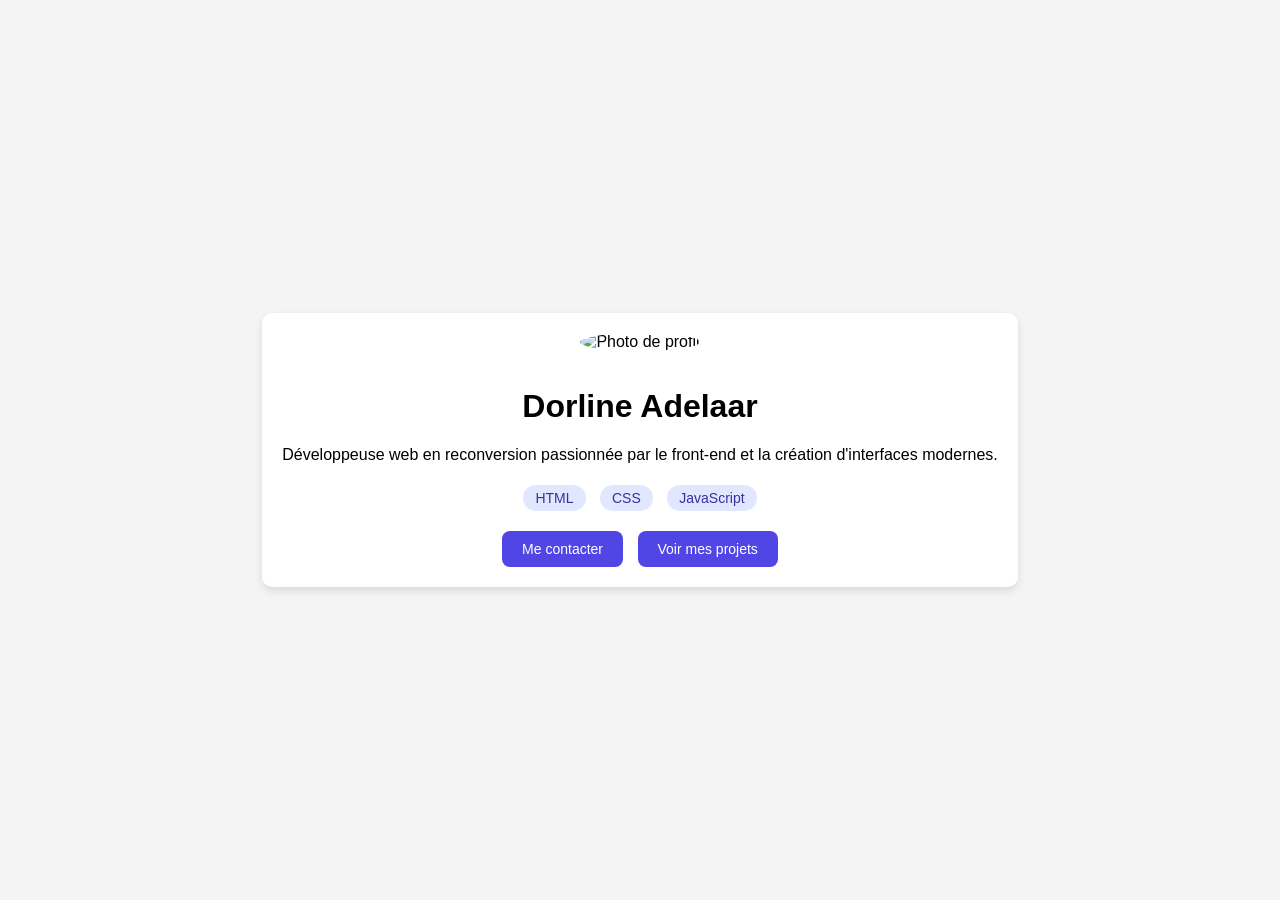
==== index.html @ 2b1a186b "Premier portfolio HTML/CSS" ====
<!DOCTYPE html>
<html lang="fr">
<head>
  <meta charset="UTF-8">
  <meta name="viewport" content="width=device-width, initial-scale=1.0">
  <title>Portfolio - Dorline</title>
  <link rel="stylesheet" href="style.css">
</head>
<body>

  <!-- Conteneur principal -->
  <div class="card">

    <!-- Image de profil -->
    <img src="https://via.placeholder.com/150" alt="Photo de profil">

    <!-- Nom -->
    <h1>Dorline Adelaar</h1>

    <!-- Description -->
    <p>Développeuse web en reconversion passionnée par le front-end et la création d'interfaces modernes.</p>

    <!-- Compétences -->
    <div class="skills">
      <span>HTML</span>
      <span>CSS</span>
      <span>JavaScript</span>
    </div>

    <!-- Boutons -->
    <a href="mailto:dorline.adelaar@gmail.com" class="btn">Me contacter</a>
    <a href="projets.html" class="btn secondary">Voir mes projets</a>

  </div>

</body>
</html>
---- style.css ----
/* Centre la carte au milieu de l'écran avec Flexbox */
body {
  margin: 0;
  font-family: Arial, sans-serif;
  background-color: #f4f4f4;

  display: flex; /* Active Flexbox */
  justify-content: center; /* Centre horizontalement */
  align-items: center; /* Centre verticalement*/
  height: 100vh; /* Assure que le corps prend toute la hauteur de la fenêtre */
}

/* Style de la carte de visite */
.card {
  background-color: #fff;
  padding: 20px;
  border-radius: 10px;
  box-shadow: 0 4px 8px rgba(0, 0, 0, 0.1);
  text-align: center;
}

/* rend l'image ronde et ajuste sa taille */
.card img {
  width: 120px;
  height: 120px;
  border-radius: 50%; /* Rend l'image ronde */
  object-fit: cover; /* Évite la distorsion de l'image */
  margin-bottom: 15px;
}

/* Conteneur des compétences */
.skills {
  margin: 15px 0;
}

/* Style des badges */
.skills span {
  display: inline-block;
  background-color: #e0e7ff;
  color: #3730a3;
  padding: 5px 12px;
  border-radius: 20px;
  font-size: 14px;
  margin: 5px;
  transition: transform 0.2s ease;
}

.skills span:hover {
  transform: scale(1.1); /* Grossit légèrement au survol */
}

/* Style du bouton lien */
.card .btn {
  display: inline-block; /* Permet padding et transform */
  background-color: #4f46e5;
  color: white;
  text-decoration: none; /* Supprime le soulignement du lien */
  padding: 10px 20px;
  border-radius: 8px;
  font-size: 14px;
  transition: all 0.3s ease;
}

/* Effet au survol */
.card .btn:hover {
  background-color: #3730a3;
  transform: translateY(-2px);
}

/* Effet lorsque la souris passe dessus */
.card button:hover {
  background-color: #3730a3; /* Couleur légèrement plus foncée */
  transform: translateY(-2px); /* Donne un effet de "bouton qui se soulève" */

}

/* Animation douce pour la carte */
.card {
  transition: transform 0.3s ease, box-shadow 0.3s ease;
}

/* Effet lorsque la souris passe sur la carte */
.card:hover {
  transform: translateY(-5px); /* Légère élévation */
  box-shadow: 0 15px 35px rgba(0, 0, 0, 0.15); /* Ombre plus marquée */
}

/* Adaptation pour petits écrans */
@media (max-width: 400px) {

  .card {
    width: 90%; /* Prend presque toute la largeur */
    padding: 15px; /* Moins d'espace intérieur */
  }

  .card img {
    width: 100px;
    height: 100px;
  }

}

/* Bouton secondaire (plus clair) */
.secondary {
  background-color: #e0e7ff;
  color: #3730a3;
  margin-left: 10px;
}

.secondary:hover {
  background-color: #c7d2fe;
}

/* Conteneur page projets */
.projects-container {
  text-align: center;
  padding: 40px;
}

/* Carte projet */
.project-card {
  background: white;
  padding: 20px;
  margin: 20px auto;
  width: 300px;
  border-radius: 12px;
  box-shadow: 0 8px 20px rgba(0, 0, 0, 0.1);
  transition: transform 0.3s ease;
}

/* Effet hover projet */
.project-card:hover {
  transform: translateY(-5px);
}
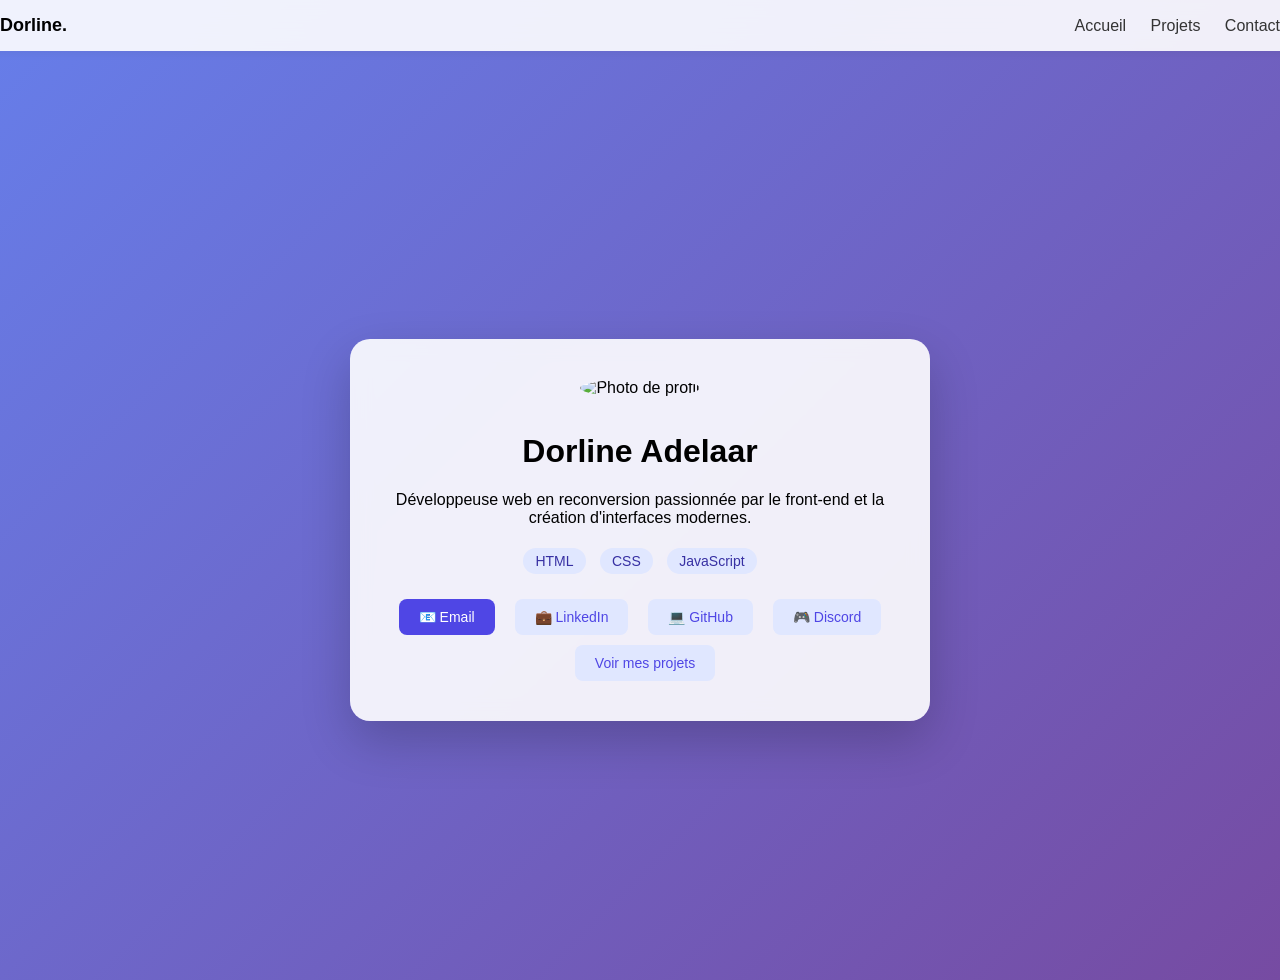
==== commit be0922ec: "Niveau 1 terminé - améliorations visuelles" ====
--- a/index.html
+++ b/index.html
@@ -7,6 +7,18 @@
   <link rel="stylesheet" href="style.css">
 </head>
 <body>
+
+    <!-- Barre de navigation -->
+<nav class="navbar">
+   
+   <!-- Logo et liens de navigation -->
+  <div class="logo">Dorline.</div>
+  <div class="nav-links">
+    <a href="index.html">Accueil</a>
+    <a href="projets.html">Projets</a>
+    <a href="contact.html">Contact</a>
+  </div>
+</nav>
 
   <!-- Conteneur principal -->
   <div class="card">
@@ -27,11 +39,38 @@
       <span>JavaScript</span>
     </div>
 
-    <!-- Boutons -->
-    <a href="mailto:dorline.adelaar@gmail.com" class="btn">Me contacter</a>
-    <a href="projets.html" class="btn secondary">Voir mes projets</a>
+     <!-- Boutons -->
+<div class="contact-links">
 
-  </div>
+  <!-- Email -->
+  <a href="mailto:dorline.adelaar@gmail.com" class="btn">
+    📧 Email
+  </a>
 
+  <!-- LinkedIn -->
+  <a href="https://www.linkedin.com/in/dorline-adelaar-63ba19295/" target="_blank" class="btn secondary">
+    💼 LinkedIn
+  </a>
+
+  <!-- GitHub -->
+  <a href="https://github.com/dorlineadelaar-maker" target="_blank" class="btn secondary">
+    💻 GitHub
+  </a>
+
+  <!-- Discord -->
+  <a href="https://discord.gg/Jk2ZYYWF" target="_blank" class="btn secondary">
+    🎮 Discord
+  </a>
+
+  <!-- Voir projets -->
+  <a href="projets.html" class="btn secondary">
+    Voir mes projets
+  </a>
+
+</div>
+
+  
+
+</section>
 </body>
 </html>
--- a/style.css
+++ b/style.css
@@ -8,15 +8,24 @@
   justify-content: center; /* Centre horizontalement */
   align-items: center; /* Centre verticalement*/
   height: 100vh; /* Assure que le corps prend toute la hauteur de la fenêtre */
+  padding-top: 80px; /* Laisse de l'espace pour la navbar */
 }
 
 /* Style de la carte de visite */
-.card {
-  background-color: #fff;
-  padding: 20px;
-  border-radius: 10px;
-  box-shadow: 0 4px 8px rgba(0, 0, 0, 0.1);
+/* ===== CARTE PRINCIPALE MODERNE ===== */
+
+.card { /* Fond blanc avec transparence pour un effet moderne */
+  background: rgba(255, 255, 255, 0.9); /* Blanc légèrement transparent */
+  backdrop-filter: blur(10px); /* Effet flou derrière */
+
+  padding: 40px;
+  border-radius: 20px;
+
+  box-shadow: 0 20px 50px rgba(0, 0, 0, 0.2);
+
   text-align: center;
+  max-width: 500px;
+  width: 90%;
 }
 
 /* rend l'image ronde et ajuste sa taille */
@@ -131,4 +140,163 @@
 /* Effet hover projet */
 .project-card:hover {
   transform: translateY(-5px);
+}
+
+/* ===== NAVBAR ===== */
+
+/* Conteneur principal de la barre */
+.navbar {
+  position: fixed; /* reste en haut même quand on scroll */
+  top: 0;
+  width: 100%;
+
+  padding: 15px 40px;
+
+  display: flex; /* aligne logo et liens horizontalement */
+  justify-content: space-between; /* espace entre gauche et droite */
+  align-items: center;
+
+  background: rgba(255, 255, 255, 0.9); /* blanc semi transparent */
+  backdrop-filter: blur(10px); /* effet verre moderne */
+  box-shadow: 0 2px 10px rgba(0, 0, 0, 0.05);
+}
+
+/* Style du logo */
+.logo {
+  font-weight: bold;
+  font-size: 18px;
+}
+
+/* Liens de navigation */
+.nav-links a {
+  margin-left: 20px;
+  text-decoration: none;
+  color: #333;
+  font-weight: 500;
+  transition: color 0.3s ease; /* animation douce */
+}
+
+/* Effet au survol */
+.nav-links a:hover {
+  color: #4f46e5;
+}
+
+/* ===== SECTION CONTACT ===== */
+
+.contact-links {
+  margin-top: 20px;
+
+  display: flex;
+  flex-wrap: wrap; /* Permet le retour à la ligne si trop large */
+  justify-content: center;
+  gap: 10px; /* Espace entre les boutons */
+}
+
+/* ===== PAGE CONTACT ===== */
+
+.contact-page {
+  margin-top: 120px;
+  text-align: center;
+}
+
+.contact-page h1 {
+  margin-bottom: 30px;
+}
+
+html {
+  scroll-behavior: smooth; /* Animation douce quand on clique */
+}
+
+/* ===== PAGE CONTACT - CENTRAGE & FOND ===== */
+
+/* La section prend toute la hauteur de l'écran */
+.contact-page {
+  min-height: 100vh; /* 100% de la hauteur de la fenêtre */
+
+  display: flex; /* Active Flexbox */
+  justify-content: center; /* Centre horizontalement */
+  align-items: center; /* Centre verticalement */
+
+  background-color: #f4f6fb; /* Fond doux légèrement bleuté */
+}
+
+/* ===== CARTE CONTACT ===== */
+
+.contact-card {
+  background-color: #ffffff; /* Fond blanc */
+
+  padding: 50px; /* Espace intérieur */
+  border-radius: 20px; /* Coins arrondis modernes */
+
+  box-shadow: 0 15px 40px rgba(0, 0, 0, 0.08); 
+  /* Ombre douce pour effet flottant */
+
+  max-width: 500px; /* Largeur maximale */
+  width: 90%; /* Adaptation mobile */
+
+  text-align: center; /* Centre le texte */
+}
+
+/* ===== BOUTONS MODERNES ===== */
+
+.btn {
+  display: inline-block; /* Permet padding & margin */
+
+  padding: 12px 22px; /* Taille du bouton */
+  border-radius: 8px; /* Coins arrondis */
+
+  text-decoration: none; /* Supprime le soulignement */
+  font-weight: 500; /* Texte un peu plus épais */
+
+  transition: all 0.3s ease; /* Animation douce */
+
+  background-color: #4f46e5; /* Violet moderne */
+  color: white; /* Texte blanc */
+}
+
+/* Version secondaire (plus légère) */
+.btn.secondary {
+  background-color: #e0e7ff; /* Violet clair */
+  color: #4f46e5; /* Texte violet */
+}
+
+/* Effet au survol */
+.btn:hover {
+  transform: translateY(-3px); /* Légère élévation */
+  box-shadow: 0 8px 20px rgba(0, 0, 0, 0.1); /* Ombre au hover */
+}
+
+/* ===== FOND MODERNE DE LA PAGE ACCUEIL ===== */
+
+/* Remplace l'ancien background du body */
+body {
+  margin: 0;
+  font-family: Arial, sans-serif;
+
+  /* Dégradé moderne violet → bleu */
+  background: linear-gradient(
+    135deg,          /* Angle du dégradé */
+    #667eea,         /* Couleur 1 */
+    #764ba2          /* Couleur 2 */
+  );
+
+  min-height: 100vh; /* Prend toute la hauteur */
+}
+
+/* ===== ANIMATION ULTRA FLUIDE ===== */
+
+@keyframes fadeSlide {
+  from {
+    opacity: 0;
+    transform: translateY(25px);
+  }
+  to {
+    opacity: 1;
+    transform: translateY(0);
+  }
+}
+
+/* Appliquée à la carte */
+.card {
+  animation: fadeSlide 0.7s ease-out forwards;
 }
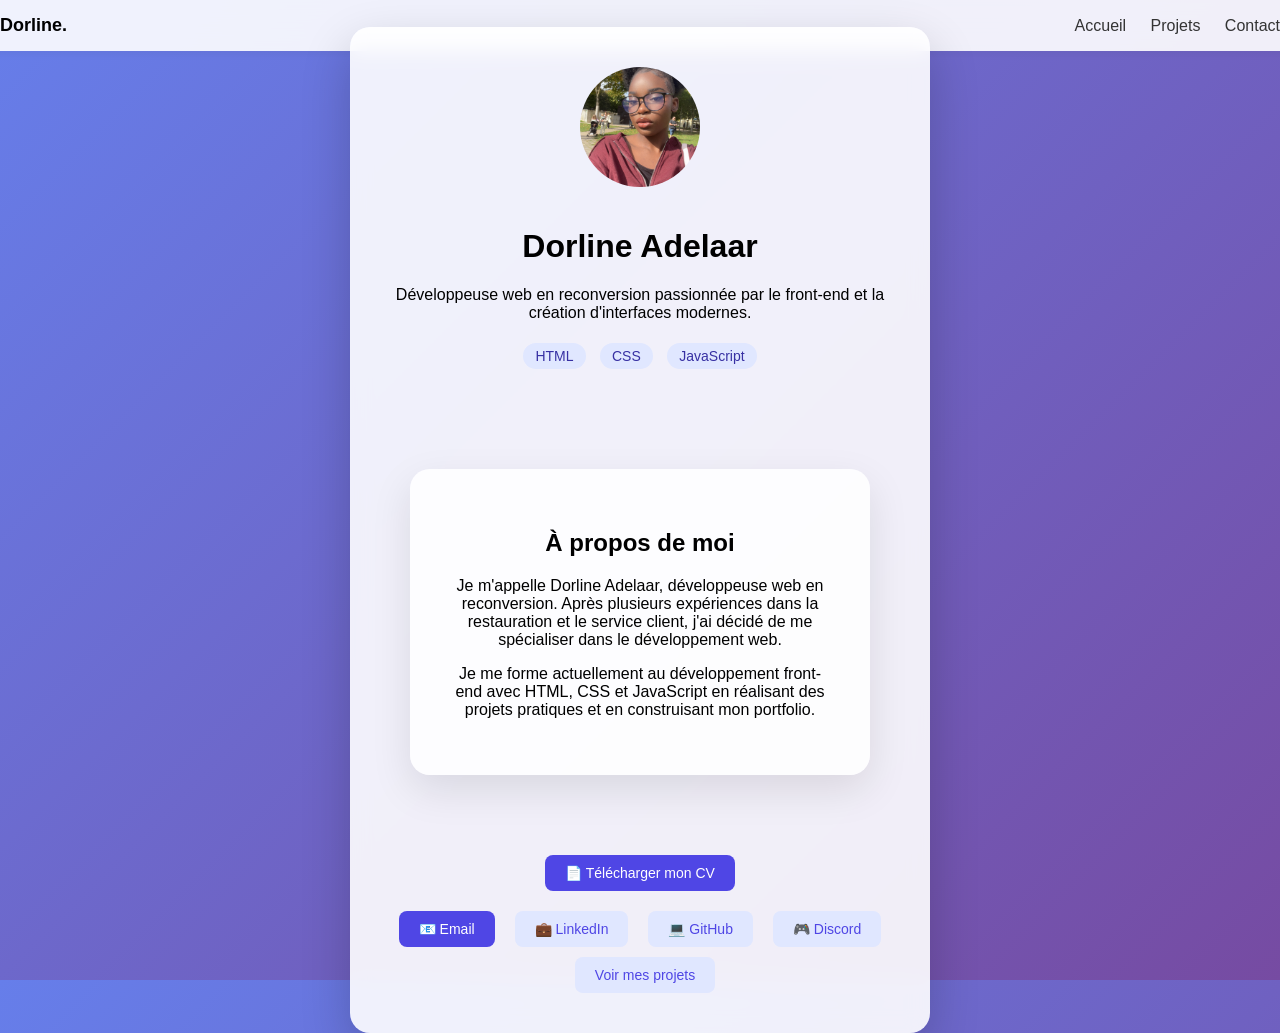
==== commit 2dd0b225: "mise à jour du portfolio" ====
--- a/index.html
+++ b/index.html
@@ -6,6 +6,7 @@
   <title>Portfolio - Dorline</title>
   <link rel="stylesheet" href="style.css">
 </head>
+
 <body>
 
     <!-- Barre de navigation -->
@@ -23,9 +24,12 @@
   <!-- Conteneur principal -->
   <div class="card">
 
-    <!-- Image de profil -->
-    <img src="https://via.placeholder.com/150" alt="Photo de profil">
-
+<!-- Image de profil cliquable -->
+<img 
+  src="images/photo.jpg" 
+  alt="Photo de Dorline Adelaar"
+  id="profile-pic"
+>
     <!-- Nom -->
     <h1>Dorline Adelaar</h1>
 
@@ -39,6 +43,34 @@
       <span>JavaScript</span>
     </div>
 
+<!-- ===== SECTION A PROPOS ===== -->
+<section class="about">
+
+  <div class="about-container">
+
+    <h2>À propos de moi</h2>
+
+    <p>
+      Je m'appelle Dorline Adelaar, développeuse web en reconversion.
+      Après plusieurs expériences dans la restauration et le service client,
+      j'ai décidé de me spécialiser dans le développement web.
+    </p>
+
+    <p>
+      Je me forme actuellement au développement front-end avec HTML,
+      CSS et JavaScript en réalisant des projets pratiques et en
+      construisant mon portfolio.
+    </p>
+
+  </div>
+
+</section>
+
+    <!-- Télécharger CV -->
+<a href="assets/cv-dorline-adelaar.pdf" download class="btn">
+📄 Télécharger mon CV
+</a>
+
      <!-- Boutons -->
 <div class="contact-links">
 
@@ -48,17 +80,17 @@
   </a>
 
   <!-- LinkedIn -->
-  <a href="https://www.linkedin.com/in/dorline-adelaar-63ba19295/" target="_blank" class="btn secondary">
+  <a href="https://www.linkedin.com/in/dorline-adelaar-63ba19295/" target="_blank" class="btn secondary" rel="noopener noreferrer">
     💼 LinkedIn
   </a>
 
   <!-- GitHub -->
-  <a href="https://github.com/dorlineadelaar-maker" target="_blank" class="btn secondary">
+  <a href="https://github.com/dorlineadelaar-maker" target="_blank" class="btn secondary" rel="noopener noreferrer">
     💻 GitHub
   </a>
 
   <!-- Discord -->
-  <a href="https://discord.gg/Jk2ZYYWF" target="_blank" class="btn secondary">
+  <a href="https://discord.gg/Jk2ZYYWF" target="_blank" class="btn secondary" rel="noopener noreferrer">
     🎮 Discord
   </a>
 
@@ -70,7 +102,16 @@
 </div>
 
   
+<!-- Overlay qui va afficher l'image agrandie -->
+<div id="image-overlay">
 
-</section>
+  <!-- Image agrandie -->
+  <img id="overlay-img" src="images/photo.jpg" alt="Photo agrandie">
+
+</div>
+
+<!-- Script JavaScript -->
+<script src="script.js"></script>
+
 </body>
 </html>
--- a/style.css
+++ b/style.css
@@ -9,7 +9,21 @@
   align-items: center; /* Centre verticalement*/
   height: 100vh; /* Assure que le corps prend toute la hauteur de la fenêtre */
   padding-top: 80px; /* Laisse de l'espace pour la navbar */
-}
+  
+  /* ===== FOND MODERNE DE LA PAGE ACCUEIL ===== */
+
+/* Remplace l'ancien background du body */
+
+  margin: 0;
+  font-family: Arial, sans-serif;
+  background: linear-gradient(
+    135deg,
+    #667eea,
+    #764ba2
+  );
+  min-height: 100vh;
+}
+
 
 /* Style de la carte de visite */
 /* ===== CARTE PRINCIPALE MODERNE ===== */
@@ -269,19 +283,7 @@
 /* ===== FOND MODERNE DE LA PAGE ACCUEIL ===== */
 
 /* Remplace l'ancien background du body */
-body {
-  margin: 0;
-  font-family: Arial, sans-serif;
-
-  /* Dégradé moderne violet → bleu */
-  background: linear-gradient(
-    135deg,          /* Angle du dégradé */
-    #667eea,         /* Couleur 1 */
-    #764ba2          /* Couleur 2 */
-  );
-
-  min-height: 100vh; /* Prend toute la hauteur */
-}
+
 
 /* ===== ANIMATION ULTRA FLUIDE ===== */
 
@@ -299,4 +301,201 @@
 /* Appliquée à la carte */
 .card {
   animation: fadeSlide 0.7s ease-out forwards;
+}
+
+/* ===== OVERLAY IMAGE ===== */
+
+#image-overlay {
+
+  position: fixed; /* couvre tout l'écran */
+  top: 0;
+  left: 0;
+
+  width: 100%;
+  height: 100%;
+
+  background: rgba(0,0,0,0.5); /* fond sombre */
+
+  backdrop-filter: blur(8px); /* floute l'arrière-plan */
+
+  display: none; /* caché au départ */
+
+  justify-content: center;
+  align-items: center;
+
+  z-index: 999;
+}
+
+/* Image agrandie */
+#overlay-img {
+
+  width: 300px;
+  height: 300px;
+
+  border-radius: 50%; /* reste en cercle */
+
+  object-fit: cover;
+
+  box-shadow: 0 20px 60px rgba(0,0,0,0.4);
+}
+
+/* curseur sur la photo */
+#profile-pic {
+  cursor: pointer;
+}
+
+/* ===== ANIMATION PHOTO PROFIL ===== */
+
+/* Animation quand on passe la souris */
+#profile-pic {
+
+  cursor: pointer; /* montre que l'image est cliquable */
+
+  transition: transform 0.4s ease, box-shadow 0.4s ease;
+
+}
+
+/* effet zoom au hover */
+#profile-pic:hover {
+
+  transform: scale(1.08); /* agrandit légèrement */
+
+  box-shadow: 
+    0 0 20px rgba(102,126,234,0.6),
+    0 0 40px rgba(118,75,162,0.5);
+
+}
+
+/* ===== ZOOM STYLE INSTAGRAM ===== */
+
+/* Animation quand l'image s'ouvre */
+#overlay-img {
+
+  width: 300px;
+  height: 300px;
+
+  border-radius: 50%;
+  object-fit: cover;
+
+  box-shadow: 0 20px 60px rgba(0,0,0,0.4);
+
+  /* animation de départ */
+  transform: scale(0.5);
+  opacity: 0;
+
+  transition: transform 0.35s ease, opacity 0.35s ease;
+
+}
+
+/* Quand l'image est visible */
+#image-overlay.active #overlay-img {
+
+  transform: scale(1);
+  opacity: 1;
+
+}
+
+/* ===== IMAGES PROJETS ===== */
+
+.project-card img {
+
+  width: 100%;
+  height: 180px;
+
+  object-fit: cover;
+
+  border-radius: 10px;
+
+  margin-bottom: 15px;
+
+}
+
+/* Boutons projets */
+
+.project-buttons {
+
+  margin-top: 15px;
+
+  display: flex;
+
+  justify-content: center;
+
+  gap: 10px;
+
+}
+
+/* animation au hover */
+
+.project-card {
+
+  transition: transform 0.3s ease, box-shadow 0.3s ease;
+
+}
+
+.project-card:hover {
+
+  transform: translateY(-8px);
+
+  box-shadow: 0 15px 40px rgba(0,0,0,0.15);
+
+}
+
+/* ===== GRILLE PROJETS MODERNE (POUR UN PROJET PLUS RESPONSIVE) ===== */
+
+.projects-container {
+
+  max-width: 1100px;
+  margin: auto;
+
+  display: grid;
+
+  grid-template-columns: repeat(auto-fit, minmax(280px, 1fr));
+
+  gap: 30px;
+
+  padding: 40px;
+
+}
+
+/* ===== SECTION A PROPOS ===== */
+
+.about {
+
+  padding: 80px 20px;
+
+  display: flex;
+  justify-content: center;
+
+}
+
+/* conteneur texte */
+
+.about-container {
+
+  max-width: 700px;
+
+  background: rgba(255,255,255,0.9);
+
+  padding: 40px;
+
+  border-radius: 20px;
+
+  text-align: center;
+
+  box-shadow: 0 15px 40px rgba(0,0,0,0.1);
+
+  opacity: 0;
+  transform: translateY(30px);
+
+  transition: all 0.8s ease;
+
+}
+
+/* état visible */
+
+.about-container.visible {
+
+  opacity: 1;
+  transform: translateY(0);
+
 }
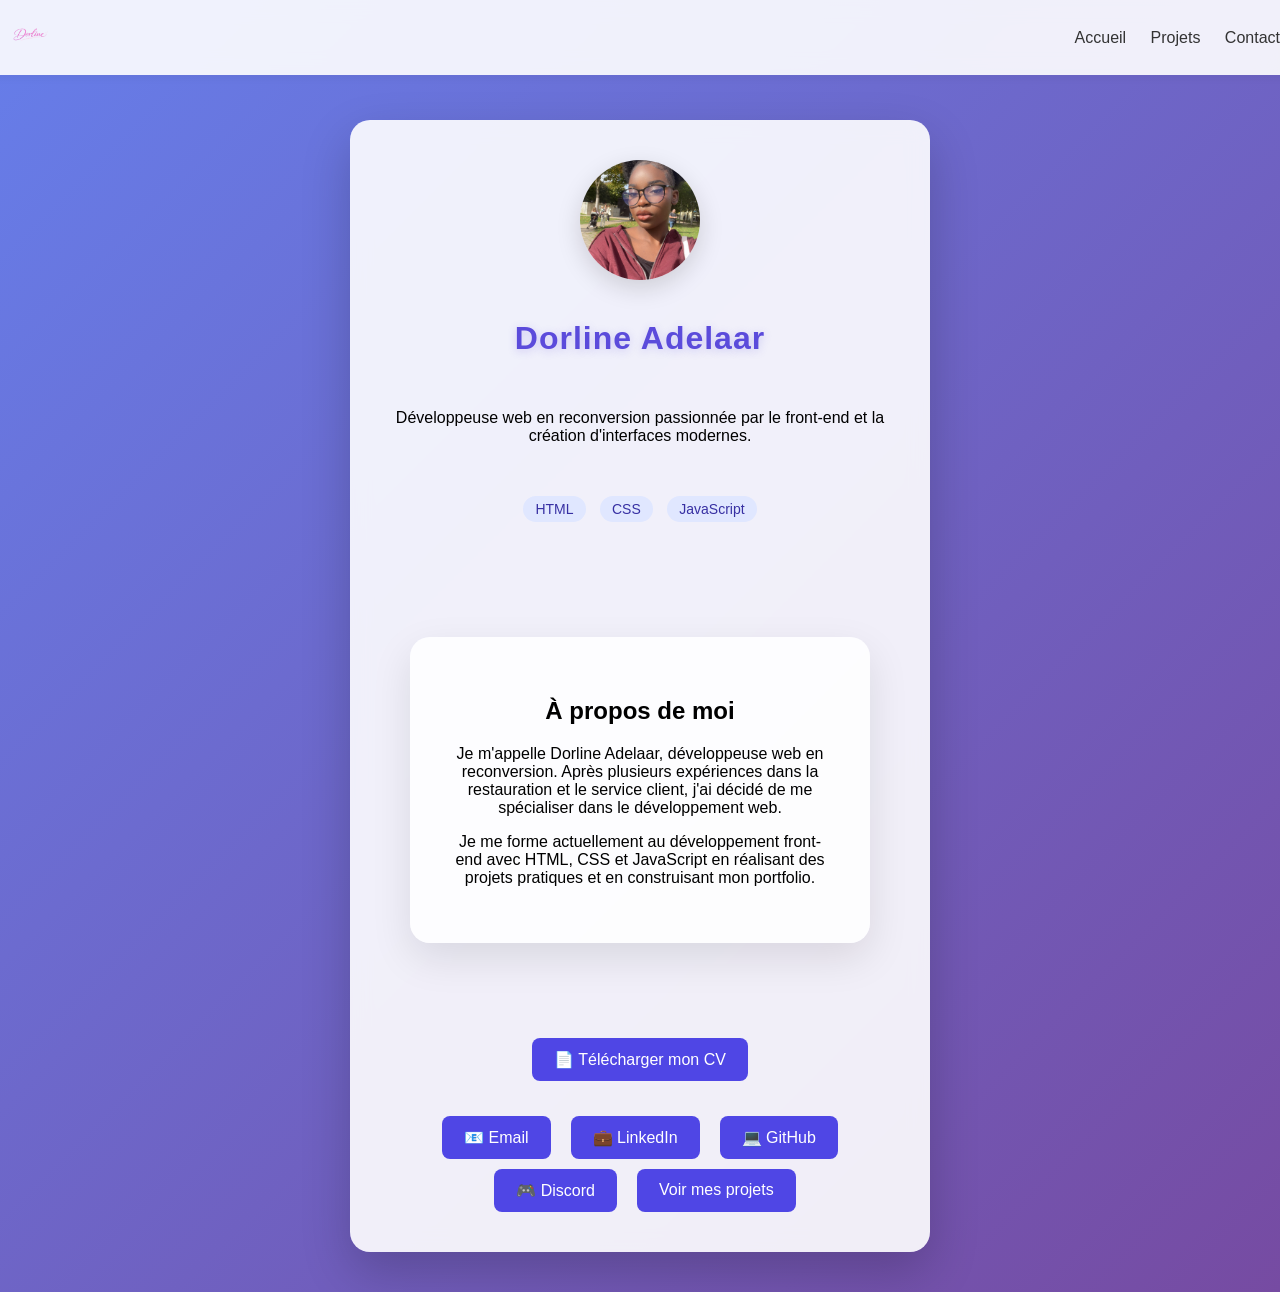
==== commit 648eb5d8: "update portfolio design and logo" ====
--- a/index.html
+++ b/index.html
@@ -13,7 +13,9 @@
 <nav class="navbar">
    
    <!-- Logo et liens de navigation -->
-  <div class="logo">Dorline.</div>
+  <div class="logo">
+  <img src="images/logo-dorline.png" alt="Logo Dorline">
+</div>
   <div class="nav-links">
     <a href="index.html">Accueil</a>
     <a href="projets.html">Projets</a>
@@ -31,7 +33,7 @@
   id="profile-pic"
 >
     <!-- Nom -->
-    <h1>Dorline Adelaar</h1>
+    <h1 class="hero-title">Dorline Adelaar</h1>
 
     <!-- Description -->
     <p>Développeuse web en reconversion passionnée par le front-end et la création d'interfaces modernes.</p>
--- a/style.css
+++ b/style.css
@@ -1,62 +1,122 @@
-/* Centre la carte au milieu de l'écran avec Flexbox */
+/* ===== LAYOUT & BASE STYLES ===== */
+
+html {
+  scroll-behavior: smooth;
+}
+
 body {
   margin: 0;
   font-family: Arial, sans-serif;
-  background-color: #f4f4f4;
-
-  display: flex; /* Active Flexbox */
-  justify-content: center; /* Centre horizontalement */
-  align-items: center; /* Centre verticalement*/
-  height: 100vh; /* Assure que le corps prend toute la hauteur de la fenêtre */
-  padding-top: 80px; /* Laisse de l'espace pour la navbar */
-  
-  /* ===== FOND MODERNE DE LA PAGE ACCUEIL ===== */
-
-/* Remplace l'ancien background du body */
-
-  margin: 0;
-  font-family: Arial, sans-serif;
-  background: linear-gradient(
-    135deg,
-    #667eea,
-    #764ba2
-  );
+  background: linear-gradient(135deg, #667eea, #764ba2);
   min-height: 100vh;
-}
-
-
-/* Style de la carte de visite */
-/* ===== CARTE PRINCIPALE MODERNE ===== */
-
-.card { /* Fond blanc avec transparence pour un effet moderne */
-  background: rgba(255, 255, 255, 0.9); /* Blanc légèrement transparent */
-  backdrop-filter: blur(10px); /* Effet flou derrière */
-
+
+  display: flex;
+  justify-content: center;
+  align-items: center;
+
+  padding: 120px 20px 40px;
+  /* espace haut + espace côtés + espace bas */
+}
+
+/* ===== NAVBAR ===== */
+
+.navbar {
+  position: fixed;
+  top: 0;
+  width: 100%;
+  padding: 15px 40px;
+  
+  display: flex;
+  justify-content: space-between;
+  align-items: center;
+  
+  background: rgba(255, 255, 255, 0.9);
+  backdrop-filter: blur(10px);
+  box-shadow: 0 2px 10px rgba(0, 0, 0, 0.05);
+  z-index: 100;
+}
+
+.logo {
+  font-weight: bold;
+  font-size: 18px;
+}
+
+.logo img {
+  height: 40px;
+}
+
+.nav-links a {
+  margin-left: 20px;
+  text-decoration: none;
+  color: #333;
+  font-weight: 500;
+  transition: color 0.3s ease;
+}
+
+.nav-links a:hover {
+  color: #4f46e5;
+}
+
+/* ===== MAIN CARD (HOME PAGE) ===== */
+
+.card {
+  background: rgba(255, 255, 255, 0.9);
+  backdrop-filter: blur(10px);
   padding: 40px;
   border-radius: 20px;
-
   box-shadow: 0 20px 50px rgba(0, 0, 0, 0.2);
-
   text-align: center;
   max-width: 500px;
   width: 90%;
-}
-
-/* rend l'image ronde et ajuste sa taille */
+
+  transition: transform 0.3s ease, box-shadow 0.3s ease;
+  animation: fadeSlide 0.7s ease-out forwards;
+
+  display: flex;
+  flex-direction: column;
+  align-items: center;   /* ← AJOUT IMPORTANT */
+  gap: 15px;
+}
+
+.card:hover {
+  transform: translateY(-5px);
+  box-shadow: 0 15px 35px rgba(0, 0, 0, 0.15);
+}
+
 .card img {
   width: 120px;
   height: 120px;
-  border-radius: 50%; /* Rend l'image ronde */
-  object-fit: cover; /* Évite la distorsion de l'image */
+  border-radius: 50%;
+  object-fit: cover;
   margin-bottom: 15px;
-}
-
-/* Conteneur des compétences */
+  cursor: pointer;
+
+  box-shadow: 0 8px 25px rgba(0,0,0,0.15);
+  transition: transform 0.4s ease, box-shadow 0.4s ease;
+}
+
+.card img:hover {
+  transform: scale(1.08);
+  box-shadow:
+    0 0 20px rgba(102,126,234,0.6),
+    0 0 40px rgba(118,75,162,0.5);
+}
+
+.hero-title {
+  font-size: 32px;
+  font-weight: 700;
+  color: #5b4bdb;
+  letter-spacing: 1px;
+  margin-top: 10px;
+  text-shadow: 0 2px 8px rgba(91, 75, 219, 0.25);
+}
+
+/* ===== SKILLS SECTION ===== */
+
 .skills {
   margin: 15px 0;
 }
 
-/* Style des badges */
 .skills span {
   display: inline-block;
   background-color: #e0e7ff;
@@ -69,223 +129,202 @@
 }
 
 .skills span:hover {
-  transform: scale(1.1); /* Grossit légèrement au survol */
-}
-
-/* Style du bouton lien */
-.card .btn {
-  display: inline-block; /* Permet padding et transform */
+  transform: scale(1.1);
+}
+
+/* ===== BUTTONS ===== */
+
+.btn {
+  display: inline-block;
+  padding: 12px 22px;
+  border-radius: 8px;
+  text-decoration: none;
+  font-weight: 500;
+  transition: all 0.3s ease;
   background-color: #4f46e5;
   color: white;
-  text-decoration: none; /* Supprime le soulignement du lien */
-  padding: 10px 20px;
-  border-radius: 8px;
-  font-size: 14px;
-  transition: all 0.3s ease;
-}
-
-/* Effet au survol */
+}
+
+.btn:hover {
+  transform: translateY(-3px);
+  box-shadow: 0 8px 20px rgba(0, 0, 0, 0.1);
+}
+
+.btn.secondary {
+  background-color: #e0e7ff;
+  color: #4f46e5;
+  margin-left: 10px;
+}
+
+.btn.secondary:hover {
+  background-color: #c7d2fe;
+}
+
+.card .btn {
+  background-color: #4f46e5;
+  color: white;
+}
+
 .card .btn:hover {
   background-color: #3730a3;
   transform: translateY(-2px);
 }
 
-/* Effet lorsque la souris passe dessus */
-.card button:hover {
-  background-color: #3730a3; /* Couleur légèrement plus foncée */
-  transform: translateY(-2px); /* Donne un effet de "bouton qui se soulève" */
-
-}
-
-/* Animation douce pour la carte */
-.card {
-  transition: transform 0.3s ease, box-shadow 0.3s ease;
-}
-
-/* Effet lorsque la souris passe sur la carte */
-.card:hover {
-  transform: translateY(-5px); /* Légère élévation */
-  box-shadow: 0 15px 35px rgba(0, 0, 0, 0.15); /* Ombre plus marquée */
-}
-
-/* Adaptation pour petits écrans */
-@media (max-width: 400px) {
-
-  .card {
-    width: 90%; /* Prend presque toute la largeur */
-    padding: 15px; /* Moins d'espace intérieur */
-  }
-
-  .card img {
-    width: 100px;
-    height: 100px;
-  }
-
-}
-
-/* Bouton secondaire (plus clair) */
-.secondary {
-  background-color: #e0e7ff;
-  color: #3730a3;
-  margin-left: 10px;
-}
-
-.secondary:hover {
-  background-color: #c7d2fe;
-}
-
-/* Conteneur page projets */
+/* ===== PROJECT CARDS ===== */
+
 .projects-container {
-  text-align: center;
+  max-width: 1100px;
+  margin: auto;
+  display: grid;
+  grid-template-columns: repeat(auto-fit, minmax(280px, 1fr));
+  gap: 15px;
   padding: 40px;
-}
-
-/* Carte projet */
+  text-align: center;
+}
+
 .project-card {
   background: white;
   padding: 20px;
-  margin: 20px auto;
-  width: 300px;
   border-radius: 12px;
   box-shadow: 0 8px 20px rgba(0, 0, 0, 0.1);
-  transition: transform 0.3s ease;
-}
-
-/* Effet hover projet */
+  text-decoration: none;
+  color: inherit;
+  width: 100%;
+  max-width: 340px;
+  
+  position: relative;
+  transition: transform 0.35s ease, box-shadow 0.35s ease;
+  opacity: 0;
+  transform: translateY(30px);
+  animation: fadeUp 0.6s ease forwards;
+  
+  /* ===== STRUCTURE INTERNE DES CARTES ===== */
+  
+  display: flex;
+  flex-direction: column;
+  /* empile les éléments verticalement */
+  height: 100%;
+  /* permet d'utiliser tout l'espace disponible pour les éléments internes */
+}
+
 .project-card:hover {
-  transform: translateY(-5px);
-}
-
-/* ===== NAVBAR ===== */
-
-/* Conteneur principal de la barre */
-.navbar {
-  position: fixed; /* reste en haut même quand on scroll */
-  top: 0;
+  transform: scale(1.05);
+  box-shadow: 0 20px 50px rgba(0, 0, 0, 0.2);
+  z-index: 10;
+}
+
+.project-card img {
   width: 100%;
-
-  padding: 15px 40px;
-
-  display: flex; /* aligne logo et liens horizontalement */
-  justify-content: space-between; /* espace entre gauche et droite */
+  height: 180px;
+  object-fit: cover;
+  border-radius: 10px;
+  margin-bottom: 15px;
+  transition: transform 0.4s ease;
+}
+
+.project-card:hover img {
+  transform: scale(1.05);
+}
+
+.project-buttons {
+  margin-top: auto; /* pousse les boutons vers le bas de la carte */
+  display: flex;
+  justify-content: center;
+  gap: 10px;
+}
+
+/* ===== CONTACT PAGE ===== */
+
+.contact-page {
+  min-height: 100vh;
+  margin-top: 120px;
+  
+  display: flex;
+  justify-content: center;
   align-items: center;
-
-  background: rgba(255, 255, 255, 0.9); /* blanc semi transparent */
-  backdrop-filter: blur(10px); /* effet verre moderne */
-  box-shadow: 0 2px 10px rgba(0, 0, 0, 0.05);
-}
-
-/* Style du logo */
-.logo {
-  font-weight: bold;
-  font-size: 18px;
-}
-
-/* Liens de navigation */
-.nav-links a {
-  margin-left: 20px;
-  text-decoration: none;
-  color: #333;
-  font-weight: 500;
-  transition: color 0.3s ease; /* animation douce */
-}
-
-/* Effet au survol */
-.nav-links a:hover {
-  color: #4f46e5;
-}
-
-/* ===== SECTION CONTACT ===== */
+  
+  background-color: #f4f6fb;
+  text-align: center;
+}
+
+.contact-card {
+  background-color: #ffffff;
+  padding: 50px;
+  border-radius: 20px;
+  box-shadow: 0 15px 40px rgba(0, 0, 0, 0.08);
+  max-width: 500px;
+  width: 90%;
+  text-align: center;
+}
 
 .contact-links {
   margin-top: 20px;
-
-  display: flex;
-  flex-wrap: wrap; /* Permet le retour à la ligne si trop large */
-  justify-content: center;
-  gap: 10px; /* Espace entre les boutons */
-}
-
-/* ===== PAGE CONTACT ===== */
-
-.contact-page {
-  margin-top: 120px;
-  text-align: center;
-}
-
-.contact-page h1 {
-  margin-bottom: 30px;
-}
-
-html {
-  scroll-behavior: smooth; /* Animation douce quand on clique */
-}
-
-/* ===== PAGE CONTACT - CENTRAGE & FOND ===== */
-
-/* La section prend toute la hauteur de l'écran */
-.contact-page {
-  min-height: 100vh; /* 100% de la hauteur de la fenêtre */
-
-  display: flex; /* Active Flexbox */
-  justify-content: center; /* Centre horizontalement */
-  align-items: center; /* Centre verticalement */
-
-  background-color: #f4f6fb; /* Fond doux légèrement bleuté */
-}
-
-/* ===== CARTE CONTACT ===== */
-
-.contact-card {
-  background-color: #ffffff; /* Fond blanc */
-
-  padding: 50px; /* Espace intérieur */
-  border-radius: 20px; /* Coins arrondis modernes */
-
-  box-shadow: 0 15px 40px rgba(0, 0, 0, 0.08); 
-  /* Ombre douce pour effet flottant */
-
-  max-width: 500px; /* Largeur maximale */
-  width: 90%; /* Adaptation mobile */
-
-  text-align: center; /* Centre le texte */
-}
-
-/* ===== BOUTONS MODERNES ===== */
-
-.btn {
-  display: inline-block; /* Permet padding & margin */
-
-  padding: 12px 22px; /* Taille du bouton */
-  border-radius: 8px; /* Coins arrondis */
-
-  text-decoration: none; /* Supprime le soulignement */
-  font-weight: 500; /* Texte un peu plus épais */
-
-  transition: all 0.3s ease; /* Animation douce */
-
-  background-color: #4f46e5; /* Violet moderne */
-  color: white; /* Texte blanc */
-}
-
-/* Version secondaire (plus légère) */
-.btn.secondary {
-  background-color: #e0e7ff; /* Violet clair */
-  color: #4f46e5; /* Texte violet */
-}
-
-/* Effet au survol */
-.btn:hover {
-  transform: translateY(-3px); /* Légère élévation */
-  box-shadow: 0 8px 20px rgba(0, 0, 0, 0.1); /* Ombre au hover */
-}
-
-/* ===== FOND MODERNE DE LA PAGE ACCUEIL ===== */
-
-/* Remplace l'ancien background du body */
-
-
-/* ===== ANIMATION ULTRA FLUIDE ===== */
+  display: flex;
+  flex-wrap: wrap;
+  justify-content: center;
+  gap: 10px;
+}
+
+/* ===== ABOUT SECTION ===== */
+
+.about {
+  padding: 80px 20px;
+  display: flex;
+  justify-content: center;
+}
+
+.about-container {
+  max-width: 700px;
+  background: rgba(255, 255, 255, 0.9);
+  padding: 40px;
+  border-radius: 20px;
+  text-align: center;
+  box-shadow: 0 15px 40px rgba(0, 0, 0, 0.1);
+  
+  opacity: 0;
+  transform: translateY(30px);
+  transition: all 0.8s ease;
+}
+
+.about-container.visible {
+  opacity: 1;
+  transform: translateY(0);
+}
+
+/* ===== IMAGE OVERLAY (LIGHTBOX) ===== */
+
+#image-overlay {
+  position: fixed;
+  top: 0;
+  left: 0;
+  width: 100%;
+  height: 100%;
+  background: rgba(0, 0, 0, 0.5);
+  backdrop-filter: blur(8px);
+  display: none;
+  justify-content: center;
+  align-items: center;
+  z-index: 999;
+}
+
+#overlay-img {
+  width: 300px;
+  height: 300px;
+  border-radius: 50%;
+  object-fit: cover;
+  box-shadow: 0 20px 60px rgba(0, 0, 0, 0.4);
+  
+  transform: scale(0.5);
+  opacity: 0;
+  transition: transform 0.35s ease, opacity 0.35s ease;
+}
+
+#image-overlay.active #overlay-img {
+  transform: scale(1);
+  opacity: 1;
+}
+
+/* ===== ANIMATIONS ===== */
 
 @keyframes fadeSlide {
   from {
@@ -298,204 +337,33 @@
   }
 }
 
-/* Appliquée à la carte */
-.card {
-  animation: fadeSlide 0.7s ease-out forwards;
-}
-
-/* ===== OVERLAY IMAGE ===== */
-
-#image-overlay {
-
-  position: fixed; /* couvre tout l'écran */
-  top: 0;
-  left: 0;
-
-  width: 100%;
-  height: 100%;
-
-  background: rgba(0,0,0,0.5); /* fond sombre */
-
-  backdrop-filter: blur(8px); /* floute l'arrière-plan */
-
-  display: none; /* caché au départ */
-
-  justify-content: center;
-  align-items: center;
-
-  z-index: 999;
-}
-
-/* Image agrandie */
-#overlay-img {
-
-  width: 300px;
-  height: 300px;
-
-  border-radius: 50%; /* reste en cercle */
-
-  object-fit: cover;
-
-  box-shadow: 0 20px 60px rgba(0,0,0,0.4);
-}
-
-/* curseur sur la photo */
-#profile-pic {
-  cursor: pointer;
-}
-
-/* ===== ANIMATION PHOTO PROFIL ===== */
-
-/* Animation quand on passe la souris */
-#profile-pic {
-
-  cursor: pointer; /* montre que l'image est cliquable */
-
-  transition: transform 0.4s ease, box-shadow 0.4s ease;
-
-}
-
-/* effet zoom au hover */
-#profile-pic:hover {
-
-  transform: scale(1.08); /* agrandit légèrement */
-
-  box-shadow: 
-    0 0 20px rgba(102,126,234,0.6),
-    0 0 40px rgba(118,75,162,0.5);
-
-}
-
-/* ===== ZOOM STYLE INSTAGRAM ===== */
-
-/* Animation quand l'image s'ouvre */
-#overlay-img {
-
-  width: 300px;
-  height: 300px;
-
-  border-radius: 50%;
-  object-fit: cover;
-
-  box-shadow: 0 20px 60px rgba(0,0,0,0.4);
-
-  /* animation de départ */
-  transform: scale(0.5);
-  opacity: 0;
-
-  transition: transform 0.35s ease, opacity 0.35s ease;
-
-}
-
-/* Quand l'image est visible */
-#image-overlay.active #overlay-img {
-
-  transform: scale(1);
-  opacity: 1;
-
-}
-
-/* ===== IMAGES PROJETS ===== */
-
-.project-card img {
-
-  width: 100%;
-  height: 180px;
-
-  object-fit: cover;
-
-  border-radius: 10px;
-
-  margin-bottom: 15px;
-
-}
-
-/* Boutons projets */
-
-.project-buttons {
-
-  margin-top: 15px;
-
-  display: flex;
-
-  justify-content: center;
-
-  gap: 10px;
-
-}
-
-/* animation au hover */
-
-.project-card {
-
-  transition: transform 0.3s ease, box-shadow 0.3s ease;
-
-}
-
-.project-card:hover {
-
-  transform: translateY(-8px);
-
-  box-shadow: 0 15px 40px rgba(0,0,0,0.15);
-
-}
-
-/* ===== GRILLE PROJETS MODERNE (POUR UN PROJET PLUS RESPONSIVE) ===== */
-
-.projects-container {
-
-  max-width: 1100px;
-  margin: auto;
-
-  display: grid;
-
-  grid-template-columns: repeat(auto-fit, minmax(280px, 1fr));
-
-  gap: 30px;
-
-  padding: 40px;
-
-}
-
-/* ===== SECTION A PROPOS ===== */
-
-.about {
-
-  padding: 80px 20px;
-
-  display: flex;
-  justify-content: center;
-
-}
-
-/* conteneur texte */
-
-.about-container {
-
-  max-width: 700px;
-
-  background: rgba(255,255,255,0.9);
-
-  padding: 40px;
-
-  border-radius: 20px;
-
-  text-align: center;
-
-  box-shadow: 0 15px 40px rgba(0,0,0,0.1);
-
-  opacity: 0;
-  transform: translateY(30px);
-
-  transition: all 0.8s ease;
-
-}
-
-/* état visible */
-
-.about-container.visible {
-
-  opacity: 1;
-  transform: translateY(0);
-
-}+@keyframes fadeUp {
+  from {
+    opacity: 0;
+    transform: translateY(30px);
+  }
+  to {
+    opacity: 1;
+    transform: translateY(0);
+  }
+}
+
+/* ===== RESPONSIVE ===== */
+
+@media (max-width: 400px) {
+  
+  body {
+    padding: 100px 15px 40px;
+  } 
+  
+  .card {
+    width: 90%;
+    padding: 15px;
+  }
+  
+  .card img {
+    width: 100px;
+    height: 100px;
+  }
+}
+
